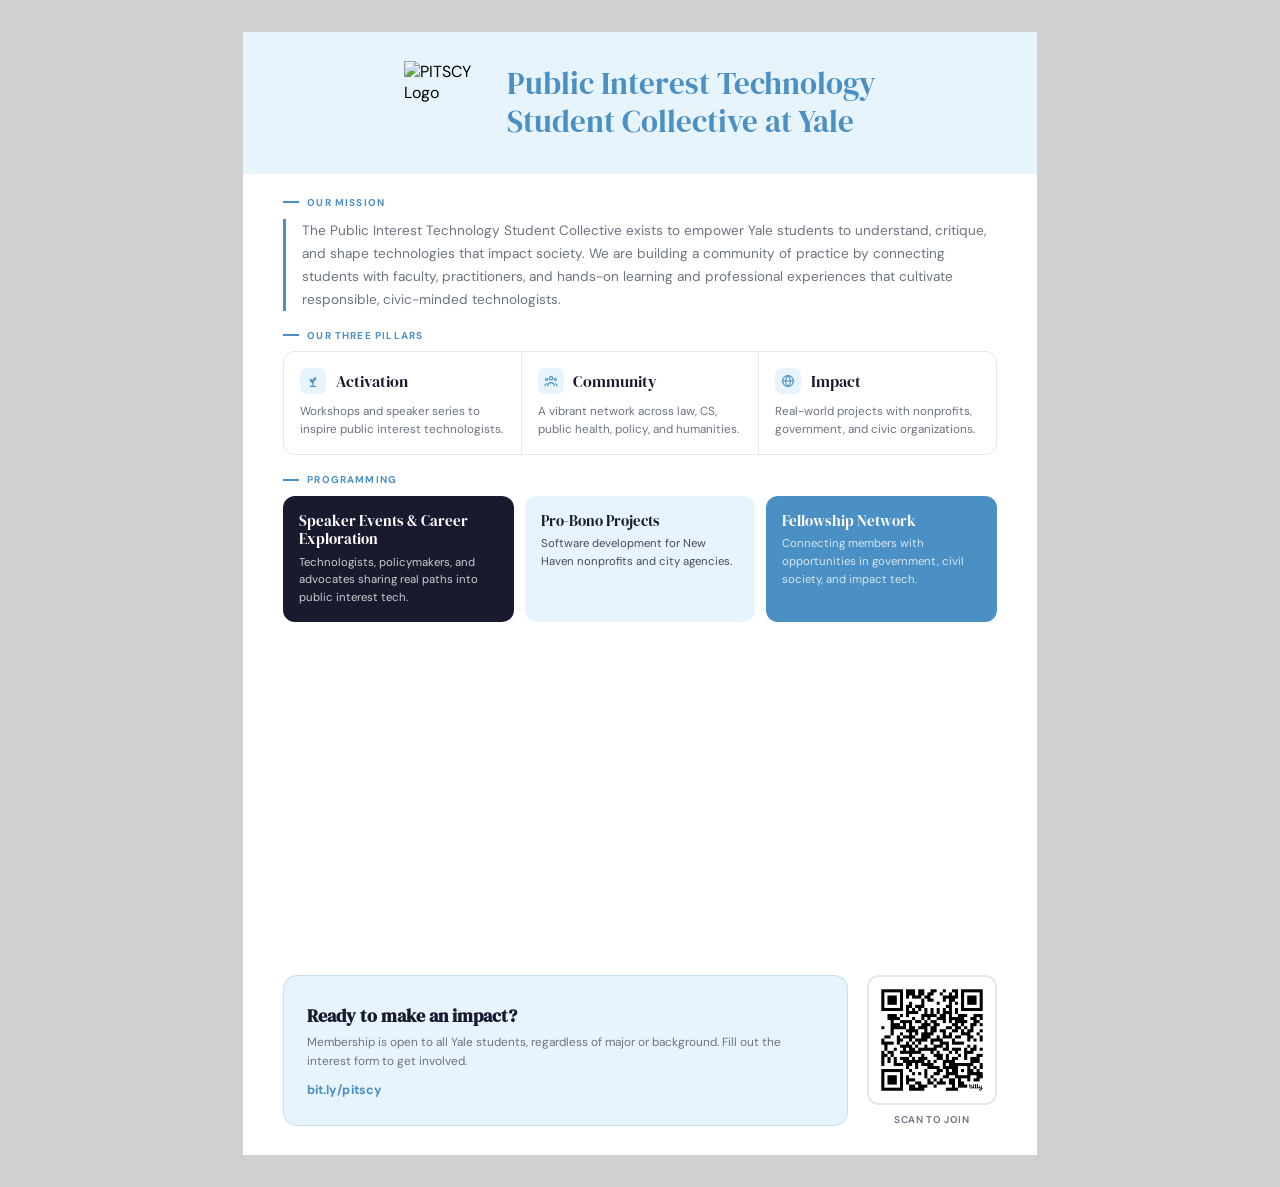
==== flyer.html @ 0c0e7e49 "update" ====
<!DOCTYPE html>
<html lang="en">
<head>
<meta charset="UTF-8">
<meta name="viewport" content="width=device-width, initial-scale=1.0">
<title>PITSCY Flyer</title>
<link href="https://fonts.googleapis.com/css2?family=DM+Sans:wght@300;400;500;600;700&family=DM+Serif+Display:ital@0;1&display=swap" rel="stylesheet">
<style>
  :root {
    --black: #1a1a2e;
    --blue: #4a90c4;
    --blue-light: #7db8e0;
    --blue-pale: #e8f4fd;
    --white: #ffffff;
    --gray: #6b7280;
    --line: #e5e7eb;
  }

  * { margin: 0; padding: 0; box-sizing: border-box; }

  body {
    font-family: 'DM Sans', sans-serif;
    background: #d0d0d0;
    display: flex;
    justify-content: center;
    align-items: flex-start;
    min-height: 100vh;
    padding: 2rem;
  }

  .page {
    width: 210mm;
    height: 297mm;
    background: var(--white);
    position: relative;
    overflow: hidden;
    display: flex;
    flex-direction: column;
  }

  /* TOP BAND */
  .top-band {
    background: #e8f4fc;
    padding: 1.8rem 2.5rem;
    position: relative;
    overflow: hidden;
    flex-shrink: 0;
  }

  /* .top-band::after {
    content: '';
    position: absolute;
    right: -60px; top: -60px;
    width: 220px; height: 220px;
    border-radius: 50%;
    background: rgba(74,144,196,0.12);
  }

  .top-band::before {
    content: '';
    position: absolute;
    right: 60px; bottom: -80px;
    width: 160px; height: 160px;
    border-radius: 50%;
    background: rgba(74,144,196,0.08);
  } */

  .header-row {
    display: flex;
    align-items: center;
    justify-content: center;
    gap: 1.2rem;
    position: relative;
    z-index: 1;
  }

  .logo-img {
    width: 84px;
    height: 84px;
    object-fit: contain;
    flex-shrink: 0;
  }

  .org-name {
    font-family: 'DM Serif Display', serif;
    color: #4a90c4;
    font-size: 1.95rem;
    line-height: 1.2;
  }

  .org-name span { color: var(--blue-light); }

  /* BODY */
  .body {
    flex: 1;
    padding: 1.4rem 2.5rem 1.8rem;
    display: flex;
    flex-direction: column;
    gap: 1.1rem;
    min-height: 0;
  }

  .mission-text {
    font-size: 0.85rem;
    line-height: 1.7;
    color: var(--gray);
    border-left: 3px solid var(--blue);
    padding-left: 1rem;
  }

  .section-label {
    font-size: 0.62rem;
    font-weight: 700;
    letter-spacing: 0.12em;
    text-transform: uppercase;
    color: var(--blue);
    display: flex;
    align-items: center;
    gap: 0.5rem;
    margin-bottom: 0.6rem;
  }

  .section-label::before {
    content: '';
    width: 16px; height: 2px;
    background: var(--blue);
    display: block;
  }

  /* PILLARS */
  .pillars {
    display: grid;
    grid-template-columns: repeat(3, 1fr);
    gap: 1px;
    background: var(--line);
    border: 1px solid var(--line);
    border-radius: 12px;
    overflow: hidden;
  }

  .pillar {
    background: white;
    padding: 1rem;
  }

  .pillar-header {
    display: flex;
    align-items: center;
    gap: 0.6rem;
    margin-bottom: 0.5rem;
  }

  .pillar-icon {
    width: 26px; height: 26px;
    background: var(--blue-pale);
    border-radius: 7px;
    display: flex; align-items: center; justify-content: center;
    flex-shrink: 0;
  }

  .pillar-icon svg { width: 14px; height: 14px; }

  .pillar-title {
    font-family: 'DM Serif Display', serif;
    font-size: 1rem;
    color: var(--black);
    line-height: 1;
  }

  .pillar-text {
    font-size: 0.73rem;
    line-height: 1.55;
    color: var(--gray);
  }

  /* INITIATIVES */
  .initiatives {
    display: grid;
    grid-template-columns: 1fr 1fr 1fr;
    gap: 0.7rem;
  }

  .init-card {
    border-radius: 12px;
    padding: 1rem;
  }

  .init-card.dark { background: var(--black); color: white; }
  .init-card.pale { background: var(--blue-pale); color: var(--black); }
  .init-card.blue { background: var(--blue); color: white; }

  .init-title {
    font-family: 'DM Serif Display', serif;
    font-size: 0.95rem;
    line-height: 1.2;
    margin-bottom: 0.35rem;
  }

  .init-desc {
    font-size: 0.71rem;
    line-height: 1.55;
    opacity: 0.78;
  }

  /* BOTTOM ROW */
  .bottom-row {
    display: grid;
    grid-template-columns: 1fr auto;
    gap: 1.2rem;
    align-items: stretch;
    margin-top: auto;
  }

  .join-box {
    background: var(--blue-pale);
    border: 1px solid rgba(74,144,196,0.2);
    border-radius: 14px;
    padding: 1.2rem 1.4rem;
    display: flex;
    flex-direction: column;
    justify-content: center;
  }

  .join-box h3 {
    font-family: 'DM Serif Display', serif;
    font-size: 1.15rem;
    color: var(--black);
    margin-bottom: 0.3rem;
  }

  .join-box p {
    font-size: 0.74rem;
    color: var(--gray);
    line-height: 1.6;
    margin-bottom: 0.7rem;
  }

  .join-detail {
    font-size: 0.78rem;
    color: var(--blue);
    font-weight: 700;
    letter-spacing: 0.01em;
  }

  /* QR */
  .qr-block {
    text-align: center;
    display: flex;
    flex-direction: column;
    align-items: center;
    justify-content: center;
    gap: 0.5rem;
  }

  .qr-box {
    width: 130px;
    height: 130px;
    border: 2px solid var(--line);
    border-radius: 12px;
    overflow: hidden;
    background: white;
  }

  .qr-box img {
    width: 100%;
    height: 100%;
    object-fit: contain;
  }

  .qr-label {
    font-size: 0.62rem;
    color: var(--gray);
    font-weight: 600;
    letter-spacing: 0.06em;
    text-transform: uppercase;
  }

  @media print {
    body { background: none; padding: 0; }
    .page { margin: 0; }
  }
</style>
</head>
<body>

<div class="page">

  <!-- TOP BAND -->
  <div class="top-band">
    <div class="header-row">
      <img class="logo-img" src="media/flyer-logo.png" alt="PITSCY Logo">
      <div class="org-name">
        Public Interest Technology<br>
        Student Collective at Yale
      </div>
    </div>
  </div>

  <!-- BODY -->
  <div class="body">

    <!-- Mission -->
    <div>
      <div class="section-label">Our Mission</div>
      <p class="mission-text">The Public Interest Technology Student Collective exists to empower Yale students to understand, critique, and shape technologies that impact society. We are building a community of practice by connecting students with faculty, practitioners, and hands-on learning and professional experiences that cultivate responsible, civic-minded technologists.</p>
    </div>

    <!-- Pillars -->
    <div>
      <div class="section-label">Our Three Pillars</div>
      <div class="pillars">
        <div class="pillar">
          <div class="pillar-header">
            <div class="pillar-icon">
              <svg viewBox="0 0 26 26" fill="none"><path d="M13 23V13" stroke="#4a90c4" stroke-width="2.2" stroke-linecap="round"/><path d="M13 16c0 0-5-1-5-6 0 0 4 0 5 6z" stroke="#4a90c4" stroke-width="2" fill="none"/><path d="M13 13c0 0 5-1 5-6 0 0-4 0-5 6z" stroke="#4a90c4" stroke-width="2" fill="none"/><path d="M8 23h10" stroke="#4a90c4" stroke-width="2" stroke-linecap="round"/></svg>
            </div>
            <div class="pillar-title">Activation</div>
          </div>
          <div class="pillar-text">Workshops and speaker series to inspire public interest technologists.</div>
        </div>
        <div class="pillar">
          <div class="pillar-header">
            <div class="pillar-icon">
              <svg viewBox="0 0 26 26" fill="none"><circle cx="13" cy="8" r="3" stroke="#4a90c4" stroke-width="2.2"/><path d="M7 22c0-3.314 2.686-6 6-6s6 2.686 6 6" stroke="#4a90c4" stroke-width="2.2" stroke-linecap="round"/><circle cx="5" cy="10" r="2.2" stroke="#4a90c4" stroke-width="2"/><path d="M2 22c0-2.209 1.343-4 3-4" stroke="#4a90c4" stroke-width="2" stroke-linecap="round"/><circle cx="21" cy="10" r="2.2" stroke="#4a90c4" stroke-width="2"/><path d="M24 22c0-2.209-1.343-4-3-4" stroke="#4a90c4" stroke-width="2" stroke-linecap="round"/></svg>
            </div>
            <div class="pillar-title">Community</div>
          </div>
          <div class="pillar-text">A vibrant network across law, CS, public health, policy, and humanities.</div>
        </div>
        <div class="pillar">
          <div class="pillar-header">
            <div class="pillar-icon">
              <svg viewBox="0 0 26 26" fill="none"><circle cx="13" cy="13" r="10" stroke="#4a90c4" stroke-width="2.2"/><path d="M3 13h20" stroke="#4a90c4" stroke-width="2" stroke-linecap="round"/><path d="M13 3c-3 3-4.5 6.5-4.5 10S10 20 13 23c3-3 4.5-6.5 4.5-10S16 6 13 3z" stroke="#4a90c4" stroke-width="2"/></svg>
            </div>
            <div class="pillar-title">Impact</div>
          </div>
          <div class="pillar-text">Real-world projects with nonprofits, government, and civic organizations.</div>
        </div>
      </div>
    </div>

    <!-- Initiatives -->
    <div>
      <div class="section-label">Programming</div>
      <div class="initiatives">
        <div class="init-card dark">
          <div class="init-title">Speaker Events & Career Exploration</div>
          <div class="init-desc">Technologists, policymakers, and advocates sharing real paths into public interest tech.</div>
        </div>
        <div class="init-card pale">
          <div class="init-title">Pro-Bono Projects</div>
          <div class="init-desc">Software development for New Haven nonprofits and city agencies.</div>
        </div>
        <div class="init-card blue">
          <div class="init-title">Fellowship Network</div>
          <div class="init-desc">Connecting members with opportunities in government, civil society, and impact tech.</div>
        </div>
      </div>
    </div>

    <!-- Bottom row: join + QR -->
    <div class="bottom-row">
      <div class="join-box">
        <h3>Ready to make an impact?</h3>
        <p>Membership is open to all Yale students, regardless of major or background. Fill out the interest form to get involved.</p>
        <div class="join-detail">bit.ly/pitscy</div>
      </div>

      <div class="qr-block">
        <div class="qr-box">
          <img src="media/join_qr.png" alt="QR code to join">
        </div>
        <div class="qr-label">Scan to Join</div>
      </div>
    </div>

  </div>

</div>

</body>
</html>
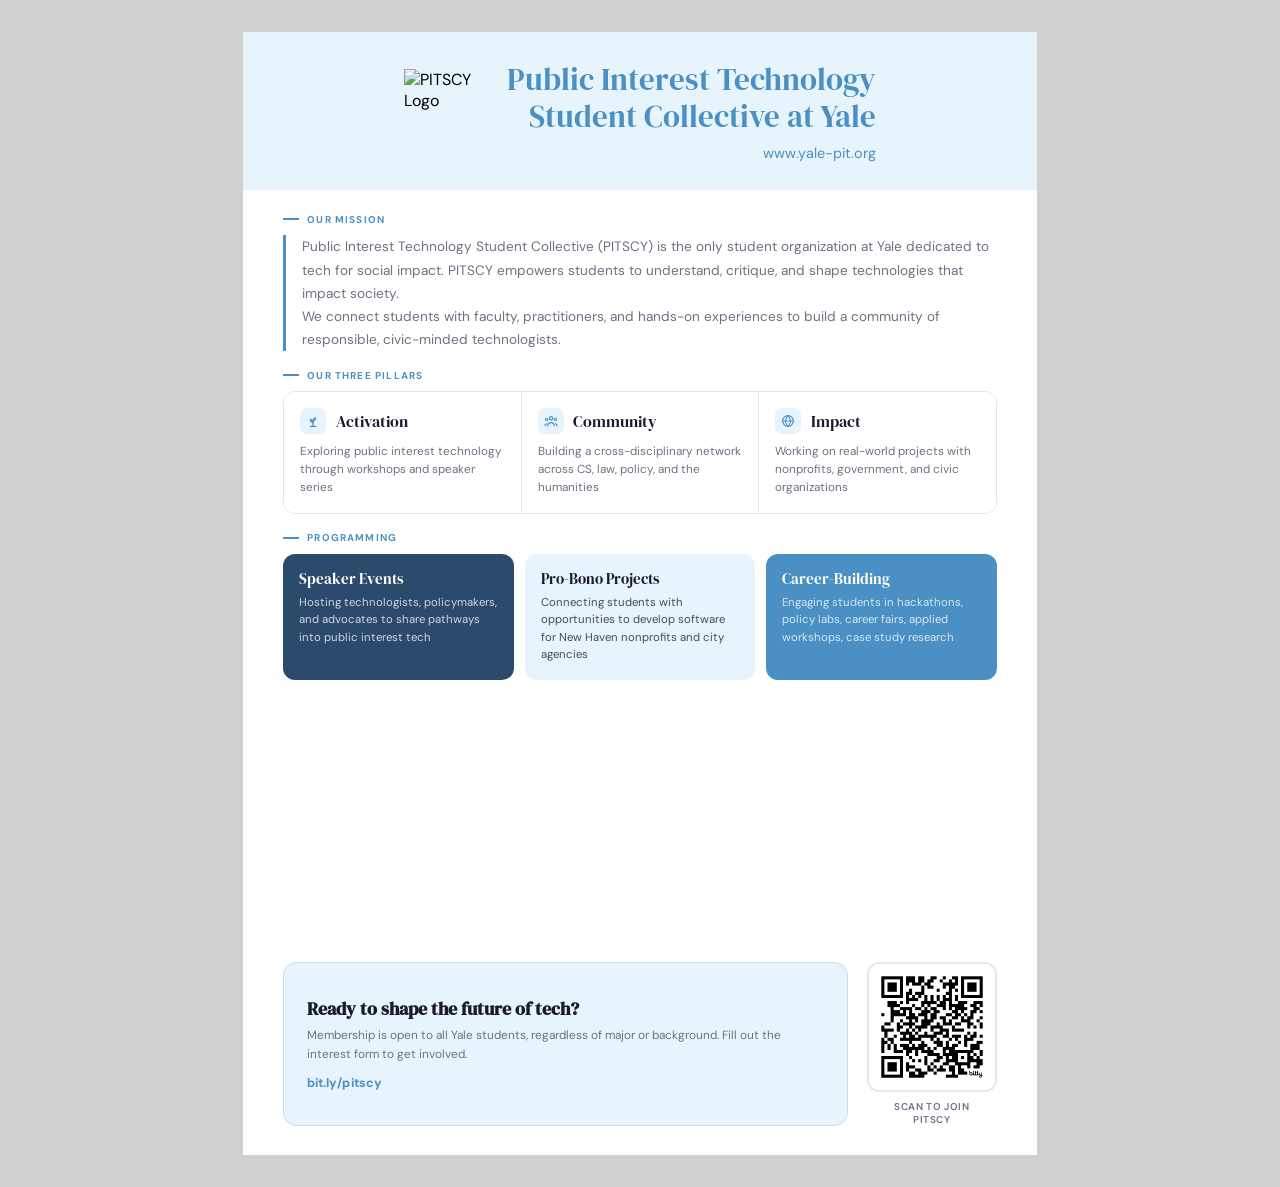
==== commit 463def22: "new flyer" ====
--- a/flyer.html
+++ b/flyer.html
@@ -79,6 +79,16 @@
     height: 84px;
     object-fit: contain;
     flex-shrink: 0;
+    display: block;
+    text-decoration: none;
+    border: none;
+  }
+
+  .org-block {
+    display: flex;
+    flex-direction: column;
+    gap: 0.15rem;
+    align-items: flex-end;
   }
 
   .org-name {
@@ -86,9 +96,22 @@
     color: #4a90c4;
     font-size: 1.95rem;
     line-height: 1.2;
+    text-align: right;
   }
 
   .org-name span { color: var(--blue-light); }
+
+  .org-url {
+    font-size: 0.9rem;
+    color: var(--blue);
+    margin-top: 0.35rem;
+    display: inline-block;
+  }
+
+  .org-url a {
+    color: inherit;
+    text-decoration: none;
+  }
 
   /* BODY */
   .body {
@@ -185,7 +208,7 @@
     padding: 1rem;
   }
 
-  .init-card.dark { background: var(--black); color: white; }
+  .init-card.dark { background: #2C4A6B; color: white;  }
   .init-card.pale { background: var(--blue-pale); color: var(--black); }
   .init-card.blue { background: var(--blue); color: white; }
 
@@ -288,10 +311,13 @@
   <!-- TOP BAND -->
   <div class="top-band">
     <div class="header-row">
-      <img class="logo-img" src="media/flyer-logo.png" alt="PITSCY Logo">
-      <div class="org-name">
-        Public Interest Technology<br>
-        Student Collective at Yale
+      <img class="logo-img" src="media/pitscy-logo.png" alt="PITSCY Logo">
+      <div class="org-block">
+        <div class="org-name">
+          Public Interest Technology<br>
+          Student Collective at Yale
+        </div>
+        <div class="org-url"><a href="https://yale-pit.org">www.yale-pit.org</a></div>
       </div>
     </div>
   </div>
@@ -302,7 +328,7 @@
     <!-- Mission -->
     <div>
       <div class="section-label">Our Mission</div>
-      <p class="mission-text">The Public Interest Technology Student Collective exists to empower Yale students to understand, critique, and shape technologies that impact society. We are building a community of practice by connecting students with faculty, practitioners, and hands-on learning and professional experiences that cultivate responsible, civic-minded technologists.</p>
+      <p class="mission-text">Public Interest Technology Student Collective (PITSCY) is the only student organization at Yale dedicated to tech for social impact. PITSCY empowers students to understand, critique, and shape technologies that impact society. <br> We connect students with faculty, practitioners, and hands-on experiences to build a community of responsible, civic-minded technologists.</p>
     </div>
 
     <!-- Pillars -->
@@ -316,7 +342,7 @@
             </div>
             <div class="pillar-title">Activation</div>
           </div>
-          <div class="pillar-text">Workshops and speaker series to inspire public interest technologists.</div>
+          <div class="pillar-text">Exploring public interest technology through workshops and speaker series</div>
         </div>
         <div class="pillar">
           <div class="pillar-header">
@@ -325,7 +351,7 @@
             </div>
             <div class="pillar-title">Community</div>
           </div>
-          <div class="pillar-text">A vibrant network across law, CS, public health, policy, and humanities.</div>
+          <div class="pillar-text">Building a cross-disciplinary network across CS, law, policy, and the humanities</div>
         </div>
         <div class="pillar">
           <div class="pillar-header">
@@ -334,7 +360,7 @@
             </div>
             <div class="pillar-title">Impact</div>
           </div>
-          <div class="pillar-text">Real-world projects with nonprofits, government, and civic organizations.</div>
+          <div class="pillar-text">Working on real-world projects with nonprofits, government, and civic organizations</div>
         </div>
       </div>
     </div>
@@ -344,16 +370,16 @@
       <div class="section-label">Programming</div>
       <div class="initiatives">
         <div class="init-card dark">
-          <div class="init-title">Speaker Events & Career Exploration</div>
-          <div class="init-desc">Technologists, policymakers, and advocates sharing real paths into public interest tech.</div>
+          <div class="init-title">Speaker Events</div>
+          <div class="init-desc">Hosting technologists, policymakers, and advocates to share pathways into public interest tech</div>
         </div>
         <div class="init-card pale">
           <div class="init-title">Pro-Bono Projects</div>
-          <div class="init-desc">Software development for New Haven nonprofits and city agencies.</div>
+          <div class="init-desc">Connecting students with opportunities to develop software for New Haven nonprofits and city agencies</div>
         </div>
         <div class="init-card blue">
-          <div class="init-title">Fellowship Network</div>
-          <div class="init-desc">Connecting members with opportunities in government, civil society, and impact tech.</div>
+          <div class="init-title">Career-Building</div>
+          <div class="init-desc">Engaging students in hackathons, policy labs, career fairs, applied workshops, case study research</div>
         </div>
       </div>
     </div>
@@ -361,7 +387,7 @@
     <!-- Bottom row: join + QR -->
     <div class="bottom-row">
       <div class="join-box">
-        <h3>Ready to make an impact?</h3>
+        <h3>Ready to shape the future of tech?</h3>
         <p>Membership is open to all Yale students, regardless of major or background. Fill out the interest form to get involved.</p>
         <div class="join-detail">bit.ly/pitscy</div>
       </div>
@@ -370,7 +396,7 @@
         <div class="qr-box">
           <img src="media/join_qr.png" alt="QR code to join">
         </div>
-        <div class="qr-label">Scan to Join</div>
+        <div class="qr-label">Scan to Join <br> PITSCY</div>
       </div>
     </div>
 
